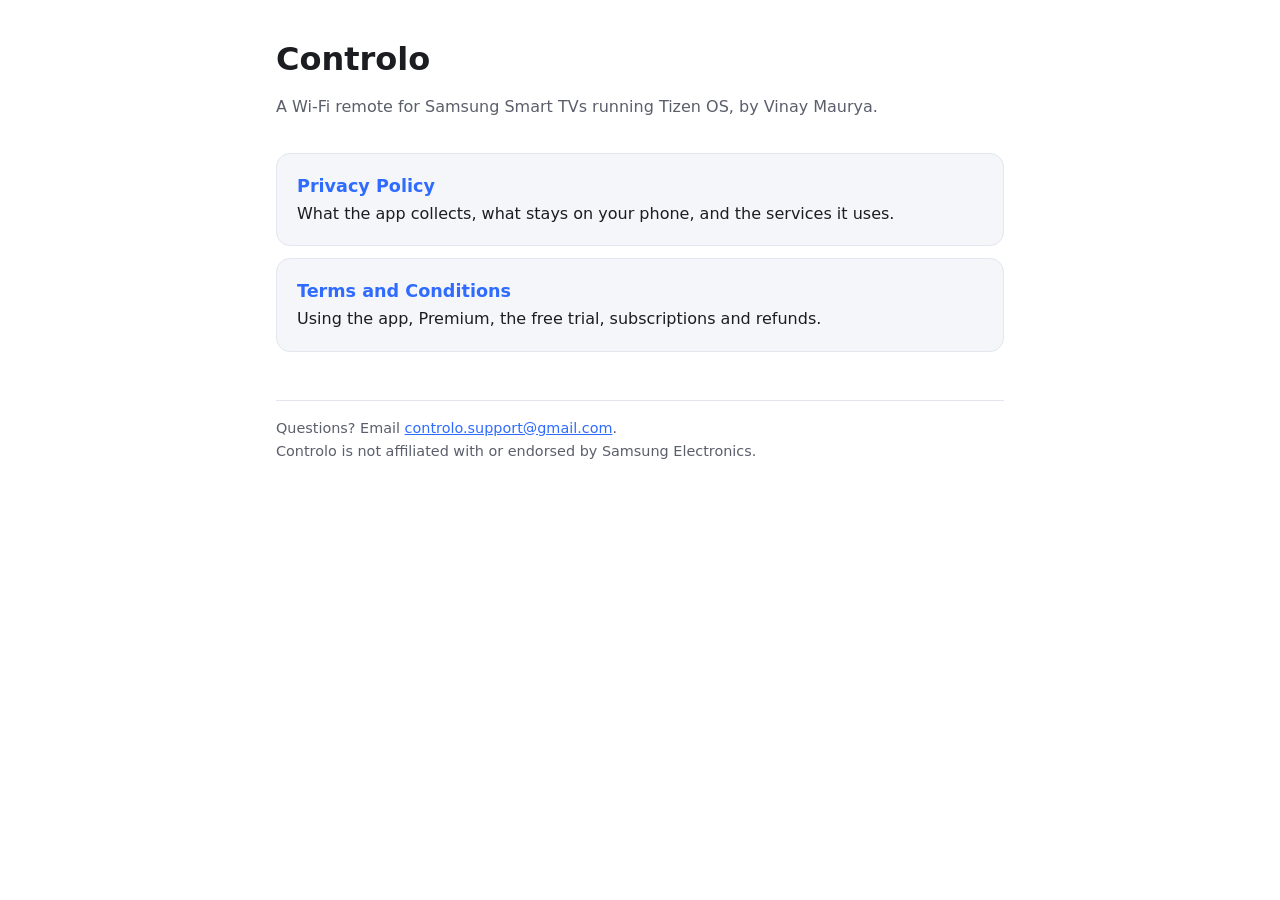
==== index.html @ ade0541f "Add Controlo privacy policy and terms pages Privacy Policy and Terms and Conditions for the Controlo" ====
<!doctype html>
<html lang="en">
<head>
  <meta charset="utf-8">
  <meta name="viewport" content="width=device-width, initial-scale=1">
  <title>Controlo</title>
  <meta name="description" content="Controlo, a Wi-Fi remote for Samsung Smart TVs: privacy policy and terms.">
  <link rel="stylesheet" href="style.css">
</head>
<body>
<main>
  <header>
    <h1>Controlo</h1>
    <p class="muted">A Wi-Fi remote for Samsung Smart TVs running Tizen OS, by Vinay Maurya.</p>
  </header>

  <div class="cards">
    <a class="card" href="privacy.html">
      <strong>Privacy Policy</strong>
      What the app collects, what stays on your phone, and the services it uses.
    </a>
    <a class="card" href="terms.html">
      <strong>Terms and Conditions</strong>
      Using the app, Premium, the free trial, subscriptions and refunds.
    </a>
  </div>

  <footer>
    Questions? Email <a href="mailto:controlo.support@gmail.com">controlo.support@gmail.com</a>.<br>
    Controlo is not affiliated with or endorsed by Samsung Electronics.
  </footer>
</main>
</body>
</html>
---- style.css ----
:root {
  --bg: #ffffff;
  --text: #1c1d21;
  --muted: #5b5f6b;
  --accent: #2f6bff;
  --card: #f4f6fa;
  --border: #e3e6ee;
}

@media (prefers-color-scheme: dark) {
  :root {
    --bg: #111317;
    --text: #e8eaf0;
    --muted: #a3a8b5;
    --accent: #7aa2ff;
    --card: #1b1e24;
    --border: #2a2e37;
  }
}

* { box-sizing: border-box; }

body {
  margin: 0;
  background: var(--bg);
  color: var(--text);
  font: 16px/1.65 system-ui, -apple-system, "Segoe UI", Roboto, "Helvetica Neue", Arial, sans-serif;
}

main {
  max-width: 760px;
  margin: 0 auto;
  padding: 40px 16px 64px;
}

header { margin-bottom: 32px; }

.brand {
  display: inline-block;
  font-weight: 700;
  color: var(--accent);
  text-decoration: none;
  margin-bottom: 12px;
}

h1 { font-size: 2rem; line-height: 1.2; margin: 0 0 8px; }
h2 { font-size: 1.25rem; margin: 36px 0 8px; }
h3 { font-size: 1.05rem; margin: 20px 0 4px; }

p, li { color: var(--text); }
.muted { color: var(--muted); }
a { color: var(--accent); }

ul { padding-left: 1.25rem; }
li { margin: 4px 0; }

.summary {
  background: var(--card);
  border: 1px solid var(--border);
  border-radius: 14px;
  padding: 16px 20px;
  margin: 24px 0;
}
.summary h2 { margin-top: 0; }

.cards { display: grid; gap: 12px; margin-top: 24px; }
.card {
  display: block;
  background: var(--card);
  border: 1px solid var(--border);
  border-radius: 14px;
  padding: 18px 20px;
  color: var(--text);
  text-decoration: none;
}
.card strong { display: block; font-size: 1.1rem; color: var(--accent); }

footer {
  margin-top: 48px;
  padding-top: 16px;
  border-top: 1px solid var(--border);
  font-size: 0.9rem;
  color: var(--muted);
}
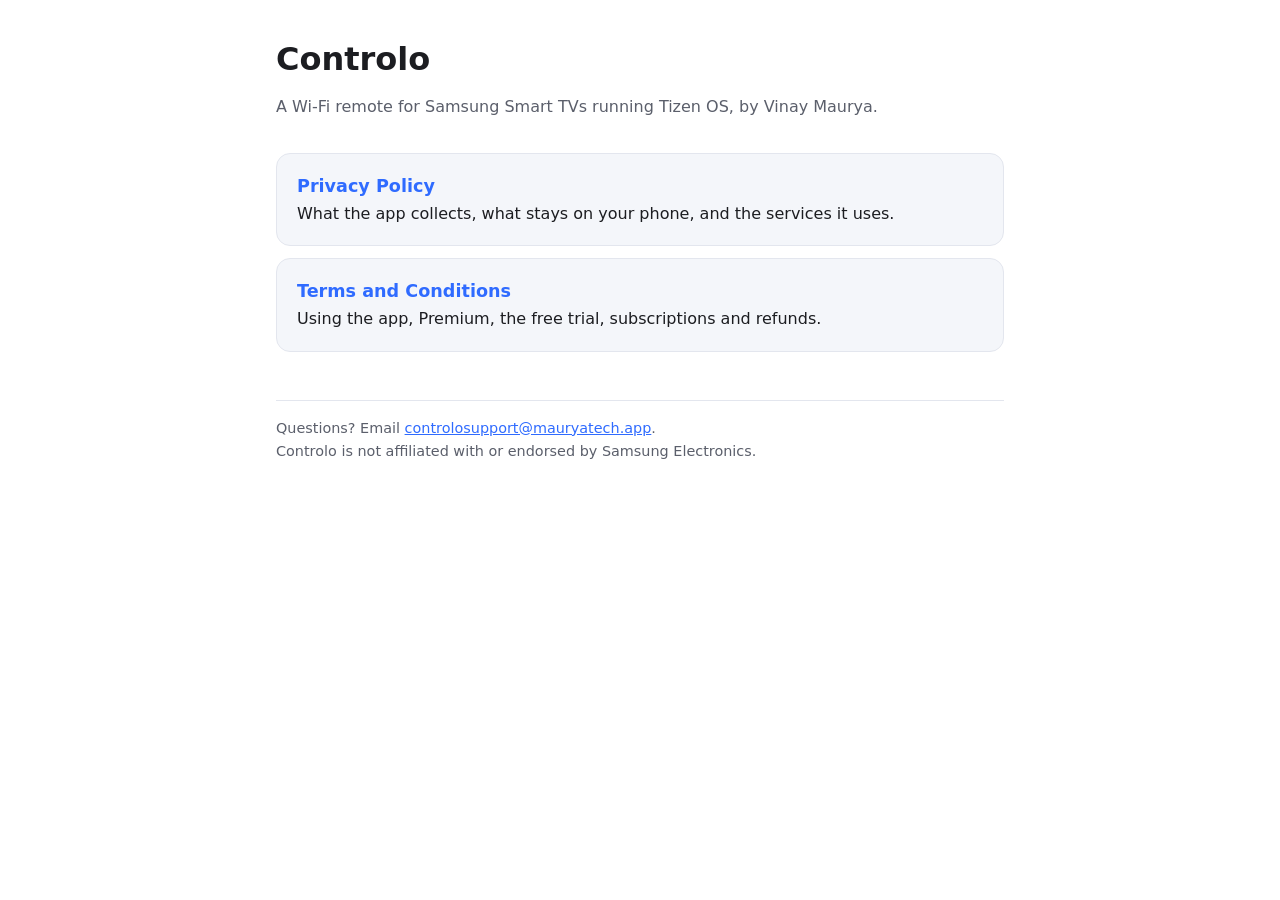
==== commit bb769c0b: "Use the mauryatech.app support address Co-Authored-By: Claude Opus 5.5 <noreply@anthropic.com>" ====
--- a/index.html
+++ b/index.html
@@ -26,7 +26,7 @@
   </div>
 
   <footer>
-    Questions? Email <a href="mailto:controlo.support@gmail.com">controlo.support@gmail.com</a>.<br>
+    Questions? Email <a href="mailto:controlosupport@mauryatech.app">controlosupport@mauryatech.app</a>.<br>
     Controlo is not affiliated with or endorsed by Samsung Electronics.
   </footer>
 </main>
